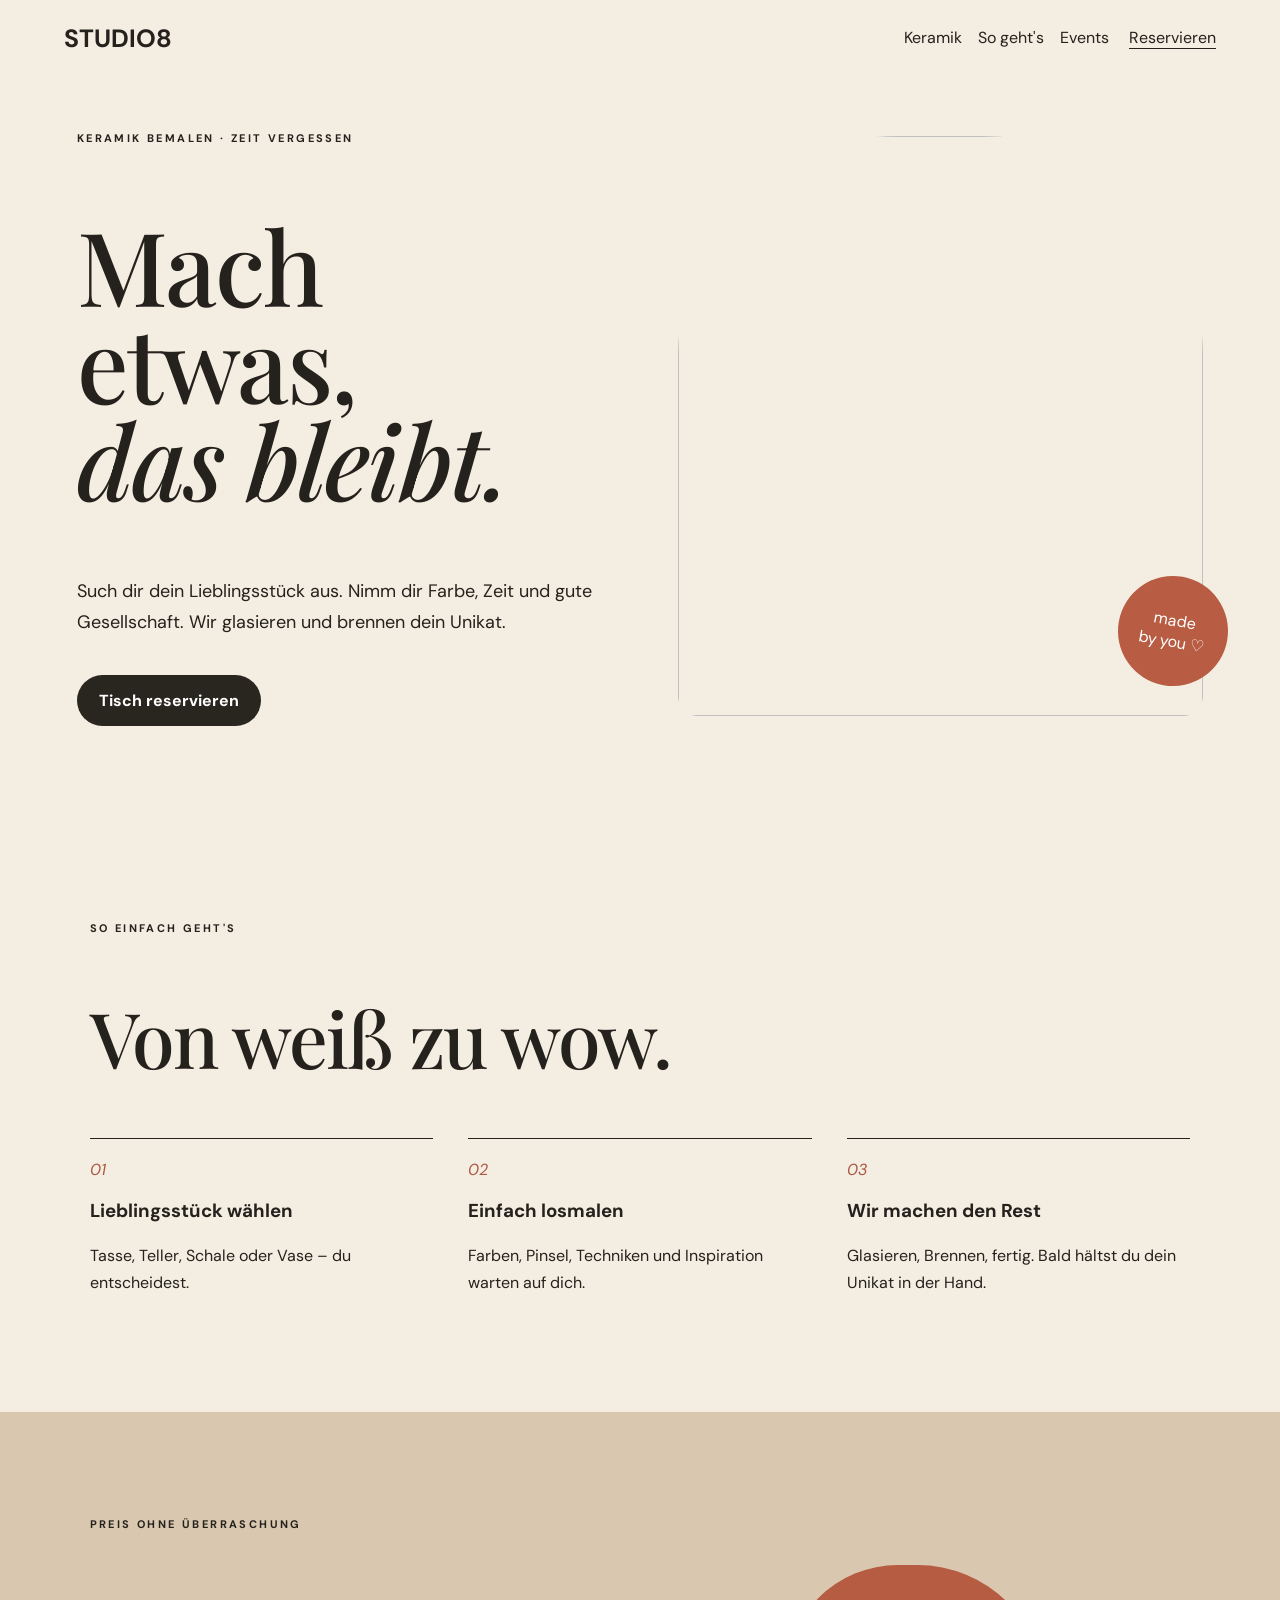
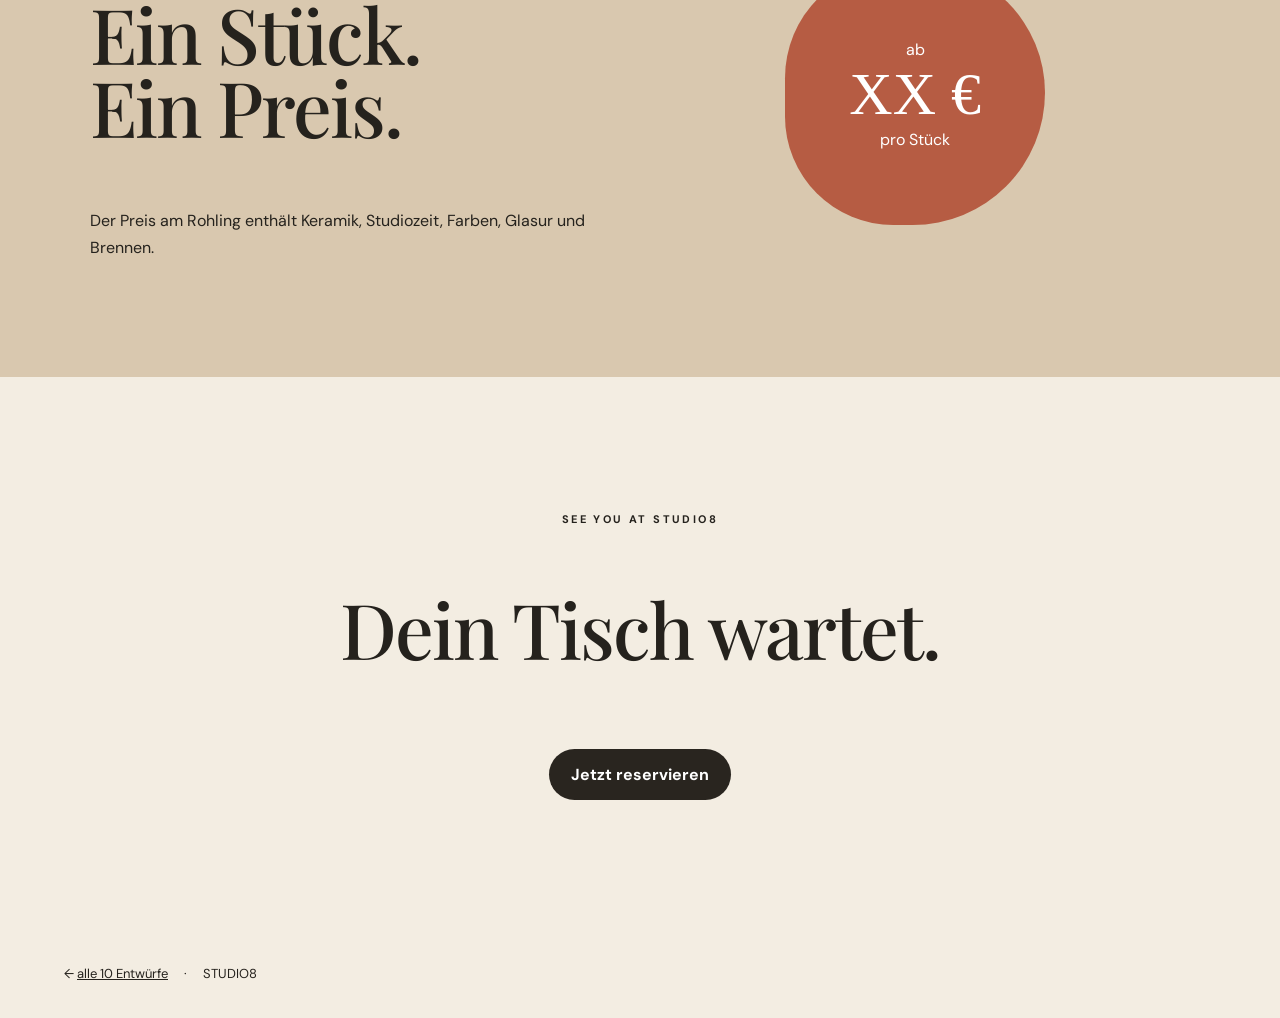
==== concepts/01-soft-clay.html @ 8c074556 "Add 10 distinct animated STUDIO8 concepts" ====
<!doctype html><html lang="de"><head><meta charset="utf-8"><meta name="viewport" content="width=device-width,initial-scale=1"><title>STUDIO8 · Soft Clay</title><link rel="stylesheet" href="../concepts.css"></head><body class="soft"><nav><b>STUDIO<span>8</span></b><div>Keramik　So geht's　Events　 <a href="#book">Reservieren</a></div></nav><header class="split"><div class="copy"><small>KERAMIK BEMALEN · ZEIT VERGESSEN</small><h1>Mach etwas,<br><i>das bleibt.</i></h1><p>Such dir dein Lieblingsstück aus. Nimm dir Farbe, Zeit und gute Gesellschaft. Wir glasieren und brennen dein Unikat.</p><a class="pill" href="#book">Tisch reservieren</a></div><div class="photo arch float"><img src="https://images.unsplash.com/photo-1610701596007-11502861dcfa?auto=format&fit=crop&w=1200&q=85"><div class="badge">made<br>by you ♡</div></div></header><section><small>SO EINFACH GEHT'S</small><h2>Von weiß zu wow.</h2><div class="three"><article><em>01</em><h3>Lieblingsstück wählen</h3><p>Tasse, Teller, Schale oder Vase – du entscheidest.</p></article><article><em>02</em><h3>Einfach losmalen</h3><p>Farben, Pinsel, Techniken und Inspiration warten auf dich.</p></article><article><em>03</em><h3>Wir machen den Rest</h3><p>Glasieren, Brennen, fertig. Bald hältst du dein Unikat in der Hand.</p></article></div></section><section class="band"><div><small>PREIS OHNE ÜBERRASCHUNG</small><h2>Ein Stück.<br>Ein Preis.</h2><p>Der Preis am Rohling enthält Keramik, Studiozeit, Farben, Glasur und Brennen.</p></div><div class="blob"><span>ab</span><strong>XX €</strong><span>pro Stück</span></div></section><section id="book" class="center"><small>SEE YOU AT STUDIO8</small><h2>Dein Tisch wartet.</h2><a class="pill" href="#">Jetzt reservieren</a></section><footer>← <a href="../index.html">alle 10 Entwürfe</a>　 ·　 STUDIO8</footer></body></html>
---- concepts.css ----
@import url('https://fonts.googleapis.com/css2?family=DM+Sans:wght@400;500;600;700;800&family=Playfair+Display:ital,wght@0,500;1,500&display=swap');*{box-sizing:border-box}html{scroll-behavior:smooth}body{margin:0;font-family:'DM Sans',sans-serif;color:#25221d;background:#f3ede2}a{color:inherit}nav{height:76px;padding:0 5vw;display:flex;align-items:center;justify-content:space-between;position:relative;z-index:5}nav b{font-size:25px}nav a{text-decoration:none;border-bottom:1px solid}small{letter-spacing:2.4px;font-weight:700;font-size:11px}h1,h2{font-family:'Playfair Display',serif;font-weight:500;letter-spacing:-2px;line-height:.95}h1{font-size:clamp(64px,8vw,120px)}h2{font-size:clamp(48px,6vw,82px)}p{line-height:1.7}.split{min-height:680px;padding:50px 6vw 90px;display:grid;grid-template-columns:1fr 1fr;align-items:center;gap:6vw}.copy p{max-width:550px;font-size:18px}.photo{height:580px;position:relative}.photo img{width:100%;height:100%;object-fit:cover}.arch img{border-radius:220px 220px 20px 20px}.badge{position:absolute;bottom:30px;right:-25px;width:110px;height:110px;border-radius:50%;background:#b85d43;color:white;display:grid;place-items:center;text-align:center;transform:rotate(10deg)}.pill{display:inline-block;margin-top:20px;padding:15px 22px;border-radius:50px;background:#29251f;color:white;text-decoration:none;font-weight:700}section{padding:100px 7vw}.three{display:grid;grid-template-columns:repeat(3,1fr);gap:35px;margin-top:50px}.three article{border-top:1px solid;padding-top:20px}.three em{color:#ad5943}.band{display:grid;grid-template-columns:1fr 1fr;align-items:center;background:#d9c8af}.blob{justify-self:center;width:260px;height:260px;background:#b65c43;border-radius:47% 53% 55% 45%;color:white;display:flex;flex-direction:column;align-items:center;justify-content:center;animation:wobble 5s ease-in-out infinite}.blob strong{font:500 60px Georgia}.center{text-align:center;padding:130px 20px}footer{padding:35px 5vw;font-size:13px}.float{animation:float 5s ease-in-out infinite}@keyframes float{50%{transform:translateY(-12px)}}@keyframes wobble{50%{border-radius:57% 43% 44% 56%;transform:rotate(4deg)}}.party{background:#ffefec;color:#382143}.party nav{background:#ffefec}.ticker,.marquee,.blackticker{overflow:hidden;white-space:nowrap;padding:13px;font-weight:800;letter-spacing:2px}.ticker{background:#ffd927}.partyhero{min-height:720px;text-align:center;padding:50px 5vw;position:relative;overflow:hidden}.partyhero h1{font-family:'DM Sans';font-weight:800;line-height:.75;letter-spacing:-7px;margin:70px 0 35px}.partyhero h1 span{color:#ef5d89}.partyhero p{font-size:18px}.bubble,.popbtn{display:inline-block;background:#5e3fc0;color:white;padding:17px 25px;border-radius:50%;text-decoration:none;font-weight:800;transform:rotate(-3deg)}.pot,.star,.squiggle{position:absolute;font-size:70px;animation:float 3s infinite}.p1{left:10%;top:35%}.p2{right:10%;top:22%}.star{right:20%;bottom:10%}.squiggle{left:20%;top:8%}.pink{background:#ef6a90}.yellow{background:#ffd82f}.dark{background:#382143}.atelier{background:#d8d1c6;color:#171717}.atelierhero{height:760px;position:relative;color:white}.atelierhero img{width:100%;height:100%;object-fit:cover;filter:brightness(.62)}.atelierhero>div{position:absolute;inset:0;padding:12vw 7vw}.atelierhero h1{font-size:clamp(80px,12vw,170px);margin:20px 0}.atelierhero p{max-width:420px}.editorial{max-width:1100px;margin:auto}.editorial p{font:25px Georgia;max-width:700px}.darkgrid{background:#171717;color:#eee;display:grid;grid-template-columns:1fr 1fr;gap:7vw;align-items:center}.darkgrid img{width:100%;height:600px;object-fit:cover}.line{text-decoration:none;border-bottom:1px solid;padding-bottom:7px}.tavola{background:#f3e3c8;color:#394739}.tavola nav span{color:#b74e2d}.sunhero{min-height:700px;padding:60px 7vw;display:grid;grid-template-columns:1fr .8fr;align-items:center;position:relative;overflow:hidden}.sun{position:absolute;width:500px;height:500px;border-radius:50%;background:#e5b93d;right:-120px;top:-220px}.tile{height:520px;z-index:1}.tile img{width:100%;height:100%;object-fit:cover;border-radius:50% 50% 10px 10px}.marquee{background:#394739;color:#f4e4c9}.terracotta{background:#b85231;color:#f6e8d0}.cream{background:#f6e8d0;color:#394739}.urban{background:#2858ff;color:#0b0b0b}.urbanhero{min-height:700px;padding:30px 5vw;position:relative}.urbanhero h1,.urban h2{font-family:'DM Sans';font-weight:800;letter-spacing:-7px;line-height:.78}.urbanhero h1 span{color:white}.urbanhero p{position:absolute;right:7vw;bottom:80px;font-weight:700}.spin{position:absolute;right:10vw;top:100px;font-size:150px;font-weight:800;animation:spin 8s linear infinite}@keyframes spin{to{transform:rotate(360deg)}}.blackticker,.black{background:#0d0d0d;color:white}.white{background:white}.blue{background:#2858ff}.number{font-size:18px;font-weight:800}.urban section h2{font-size:clamp(70px,10vw,150px);margin:20px 0}.urban section p{max-width:600px;font-size:20px}.square{display:inline-block;background:#2858ff;padding:18px;color:white;text-decoration:none;font-weight:800}.slow{background:#eee8dc;color:#4d5042}.slowhero{display:grid;grid-template-columns:1fr 1fr;gap:8vw;align-items:center;padding:60px 8vw 100px}.organic{height:590px}.organic img{width:100%;height:100%;object-fit:cover;border-radius:48% 52% 42% 58%}.underline{text-underline-offset:8px}.sage{background:#859079;color:#f5f0e7}.bigquote{font:italic 500 clamp(40px,6vw,80px) Georgia;line-height:1.1;max-width:1100px}.gentle article{border-color:#899080}.gentle span{font-size:35px}.happy{background:#ffdf34;color:#1b1840}.happy nav{background:#ff6c75}.happyhero{min-height:700px;padding:70px 6vw;position:relative;overflow:hidden}.happyhero h1,.happy h2{font-family:'DM Sans';font-weight:800;letter-spacing:-6px;line-height:.8}.happyhero h1 i{color:#ff5e72}.happyhero p{font-size:22px}.sticker{position:absolute;border:3px solid;border-radius:50%;display:grid;place-items:center;text-align:center;font-weight:800;animation:float 4s infinite}.s1{right:10%;top:15%;width:140px;height:140px;background:#ff6c75;transform:rotate(10deg)}.s2{right:28%;bottom:12%;font-size:70px;border:0}.s3{left:55%;top:10%;font-size:50px;border:0}.rainbow{display:flex;justify-content:space-around;gap:20px;padding:25px;background:#5d45bd;color:white;font-weight:800;overflow:hidden}.checker{background:#fff3e8}.checker article{background:#fff3e8;padding:25px;border:3px solid}.purple{background:#6045bd;color:white}.popbtn{border-radius:8px;background:#1b1840}.night{background:#100d18;color:#e8e0ef}.night nav i{font:italic 18px Georgia;color:#ff5dc8}.nighthero{min-height:720px;padding:100px 8vw;position:relative;overflow:hidden}.nighthero h1{font-size:clamp(75px,10vw,150px);position:relative}.nighthero h1 i{color:#ff65cf}.nighthero p{max-width:550px;font-size:19px;position:relative}.glow{position:absolute;width:600px;height:600px;background:#7429ff;border-radius:50%;filter:blur(130px);right:-100px;top:20px;animation:pulse 4s infinite}@keyframes pulse{50%{transform:scale(1.2);opacity:.6}}.neon{display:inline-block;margin-top:25px;border:1px solid #ff65cf;color:#ff65cf;padding:15px 22px;text-decoration:none;box-shadow:0 0 25px #ff65cf44}.nightcards{display:grid;grid-template-columns:repeat(3,1fr);padding:0}.nightcards article{padding:70px 4vw;border:1px solid #453a55}.nightbook{background:#1d132b}.journal{background:#f1eee6;color:#171717}.mast{margin:25px 4vw 0;padding:20px 0;border-top:5px solid;border-bottom:1px solid;display:flex;justify-content:space-between}.mast b{font:700 clamp(25px,4vw,55px) Georgia}.journalhero{padding:60px 5vw;display:grid;grid-template-columns:1fr 1fr;gap:5vw}.journalhero img{width:100%;height:600px;object-fit:cover}.columns{display:grid;grid-template-columns:1fr 1fr;gap:10vw;border-top:1px solid;border-bottom:1px solid;font:22px Georgia}.drop{float:left;font-size:80px;line-height:.7;margin-right:8px}.columns blockquote{font:bold clamp(40px,6vw,80px) Arial;margin:0}.journalgrid{display:grid;grid-template-columns:repeat(3,1fr);padding:0 5vw}.journalgrid div{padding:70px 3vw;border-right:1px solid}.journalbook{margin:80px 5vw;border:1px solid;text-align:center}.canvas{background:#f5f3ed;color:#111}.canvas nav{border-bottom:1px solid}.canvashero{height:760px;padding:50px 5vw;position:relative;overflow:hidden;background:radial-gradient(circle 180px at var(--x,75%) var(--y,40%),#ff5c45 0,#ffcf45 35%,transparent 70%)}.canvashero h1{font-family:'DM Sans';font-weight:800;letter-spacing:-8px;line-height:.75;position:relative}.canvashero h1 i{-webkit-text-stroke:2px #111;color:transparent}.canvashero p{position:absolute;right:7vw;bottom:80px}.vase{position:absolute;right:15%;top:18%;font-size:150px;font-weight:800;border:4px solid;width:200px;height:280px;border-radius:45% 45% 30% 30%;display:grid;place-items:center;animation:wobble 5s infinite}.manifesto p{font:500 clamp(40px,6vw,85px) Georgia;line-height:1.1;max-width:1200px}.manifesto p i{background:#ffcf45}.canvassteps{display:grid;grid-template-columns:repeat(3,1fr);padding:0}.canvassteps article{padding:70px 4vw;border:1px solid}.canvasbook{padding:120px 7vw;background:#ff5c45;position:relative}.canvasbook h2{font:800 clamp(90px,15vw,220px) 'DM Sans';letter-spacing:-10px;margin:0}.orbit{position:absolute;right:10%;top:10%;width:150px;height:150px;border:2px solid;border-radius:50%;display:grid;place-items:center;animation:spin 10s linear infinite;font-size:12px}@media(max-width:750px){nav div{display:none}.split,.slowhero,.sunhero,.darkgrid,.journalhero,.columns{grid-template-columns:1fr}.photo,.organic{height:430px}.three,.nightcards,.journalgrid,.canvassteps{grid-template-columns:1fr}.partyhero h1{font-size:65px}.pot{display:none}.urbanhero p,.canvashero p{position:relative;right:auto;bottom:auto}.spin{font-size:80px;right:5vw}.mast span{display:none}.journalhero img{height:400px}.canvashero{height:650px}.vase{opacity:.25;right:5%}.rainbow{justify-content:flex-start}.band{grid-template-columns:1fr}.blob{margin-top:50px}}
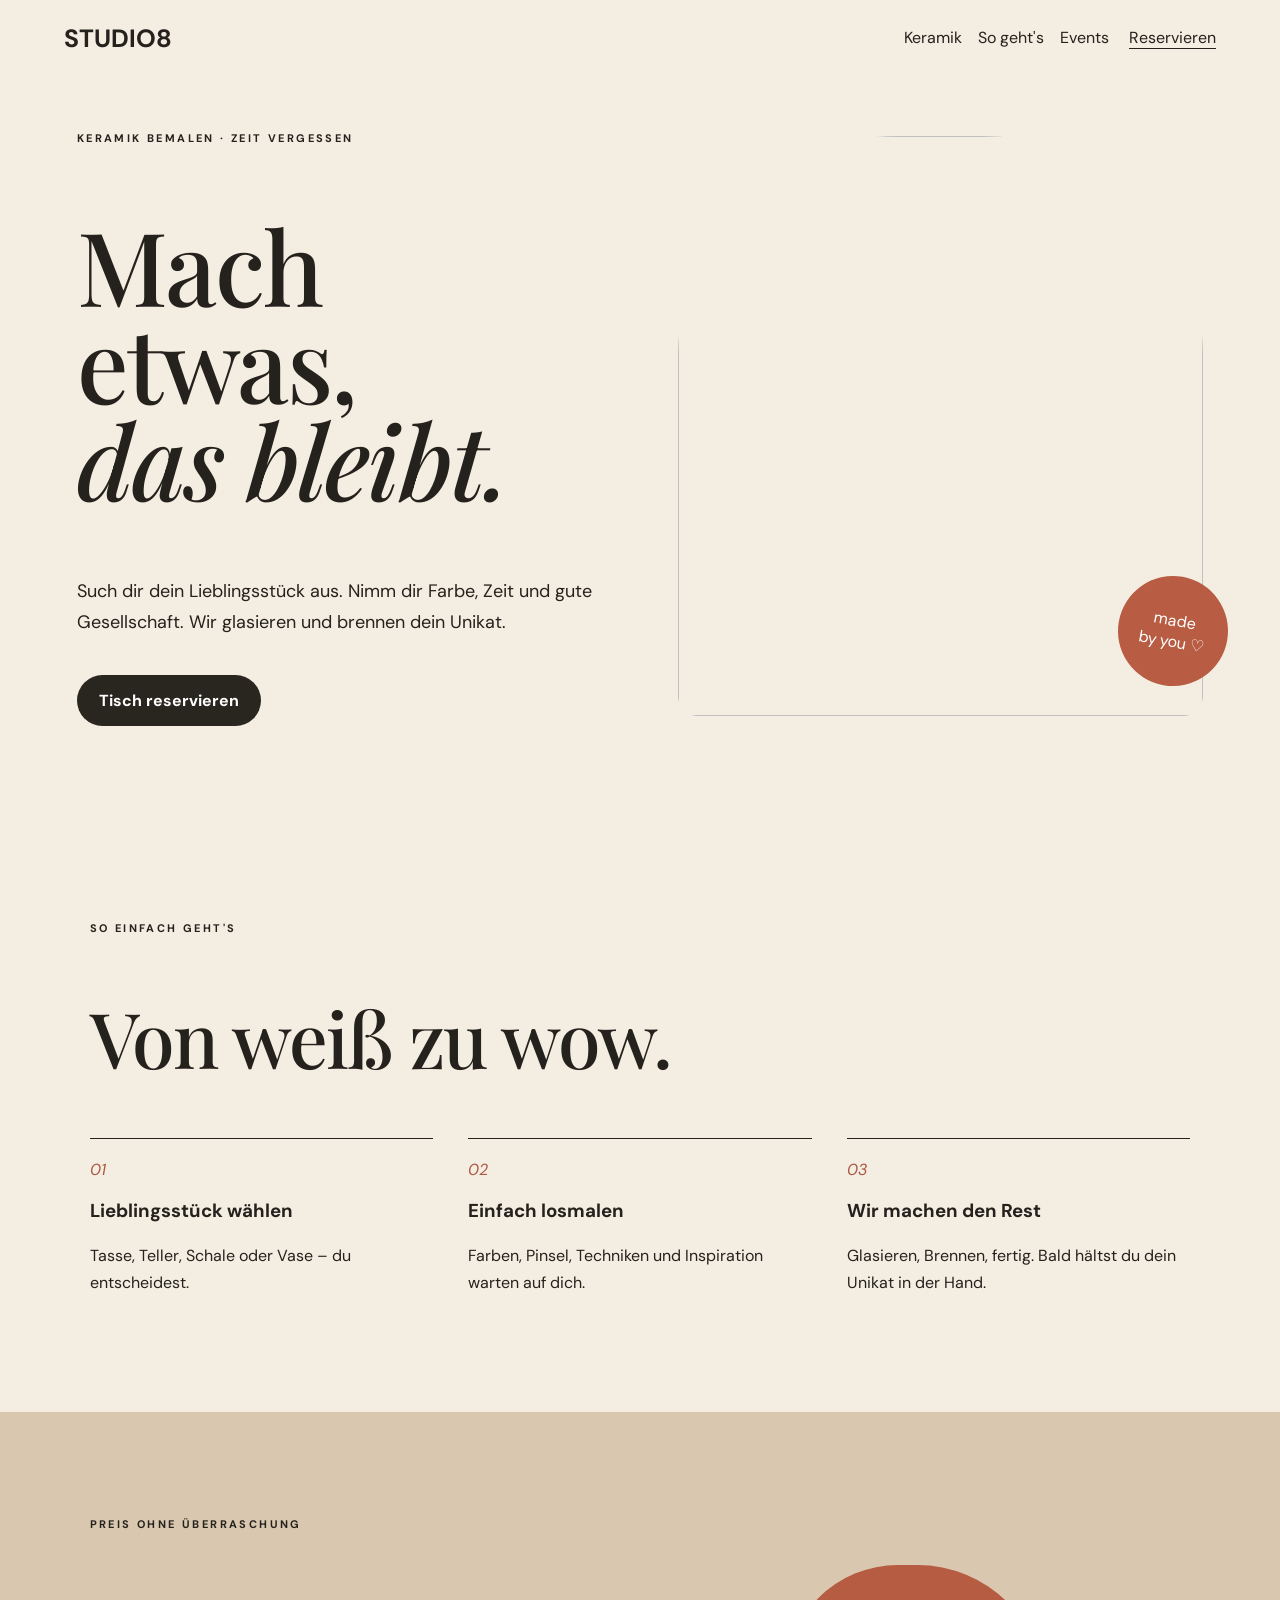
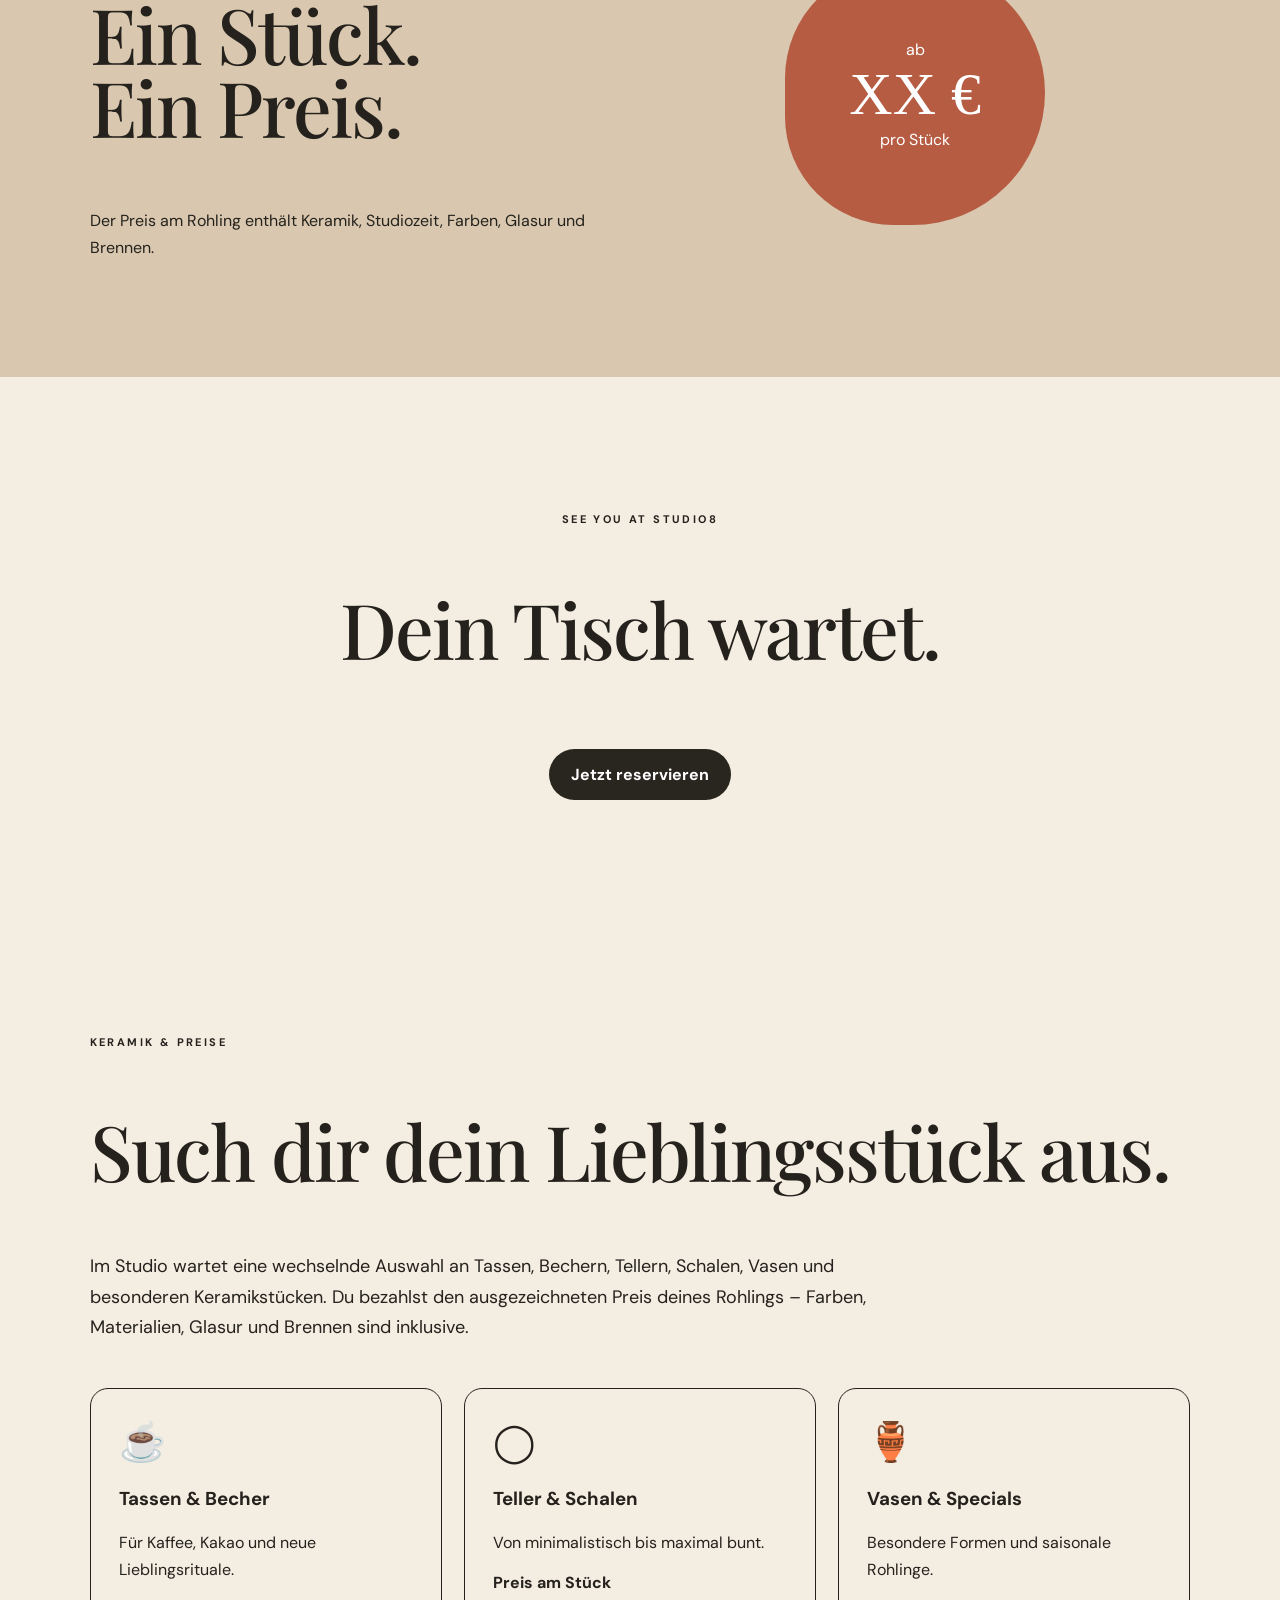
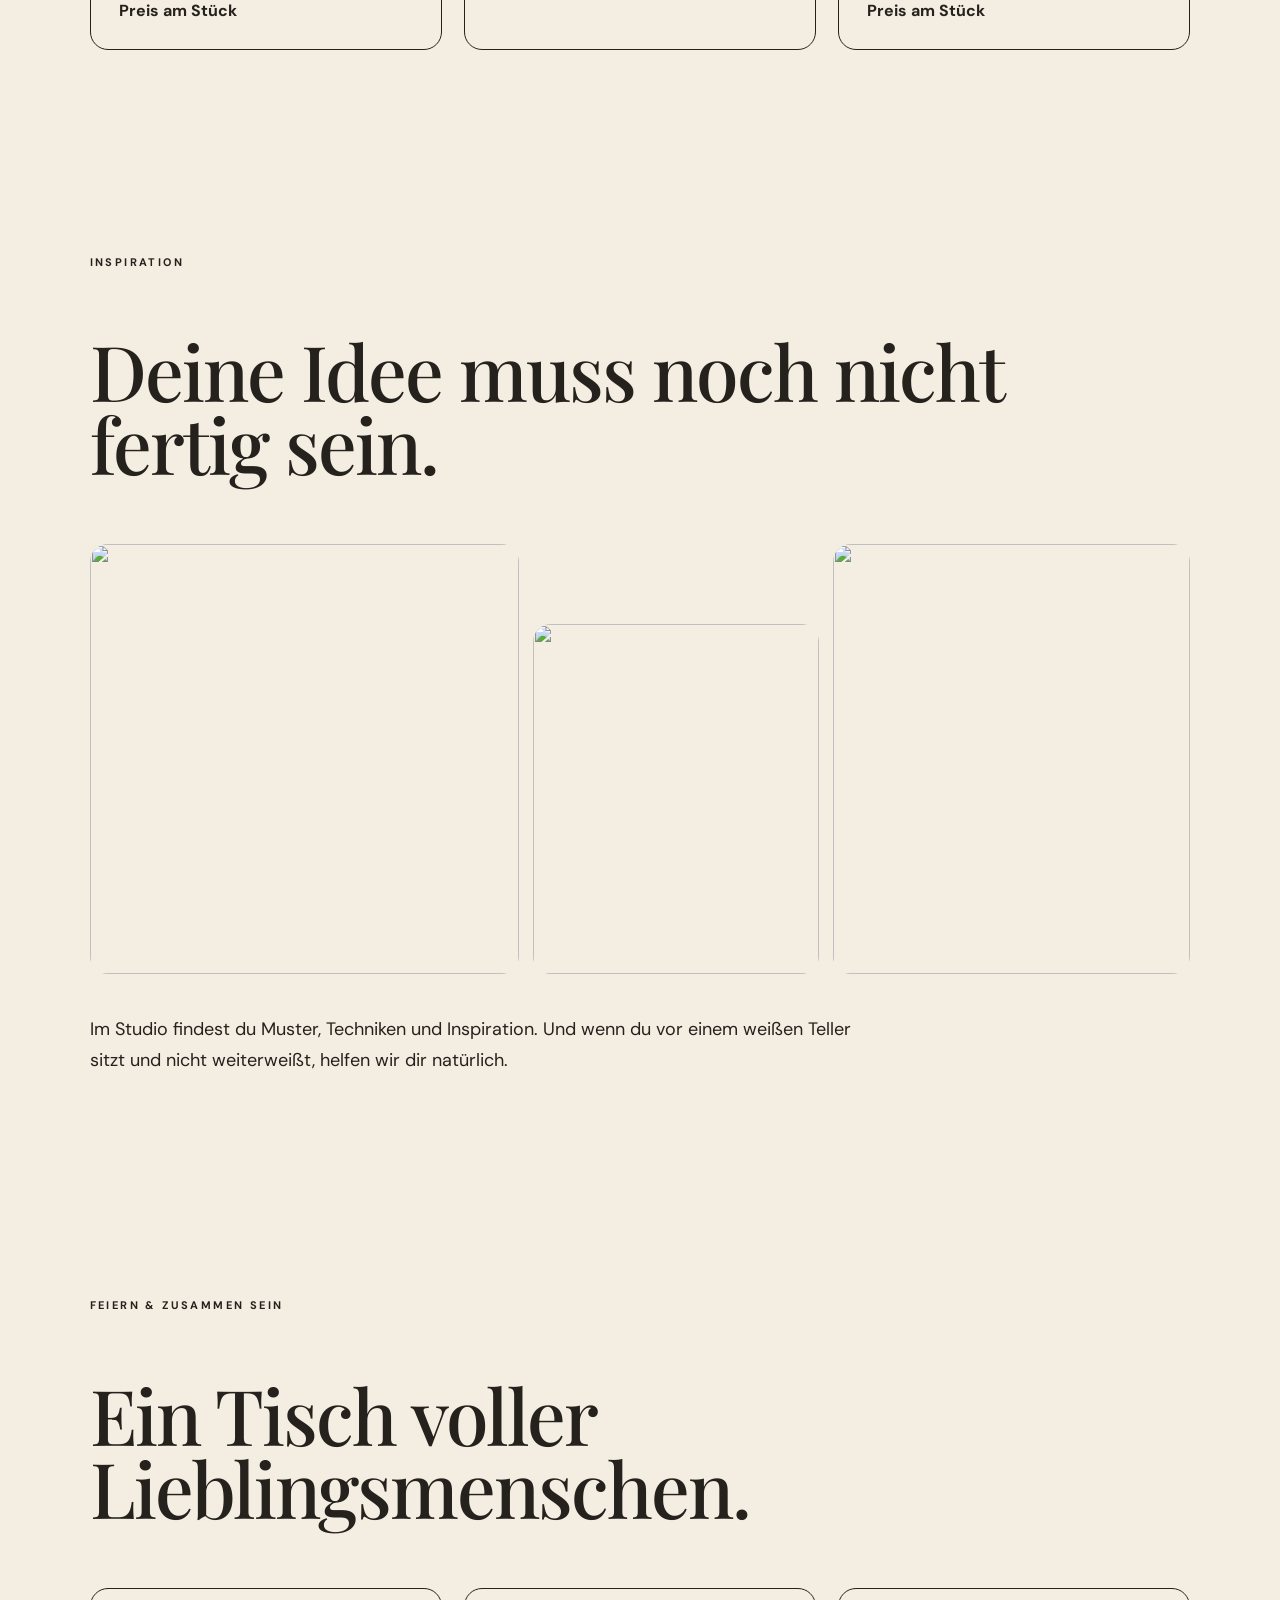
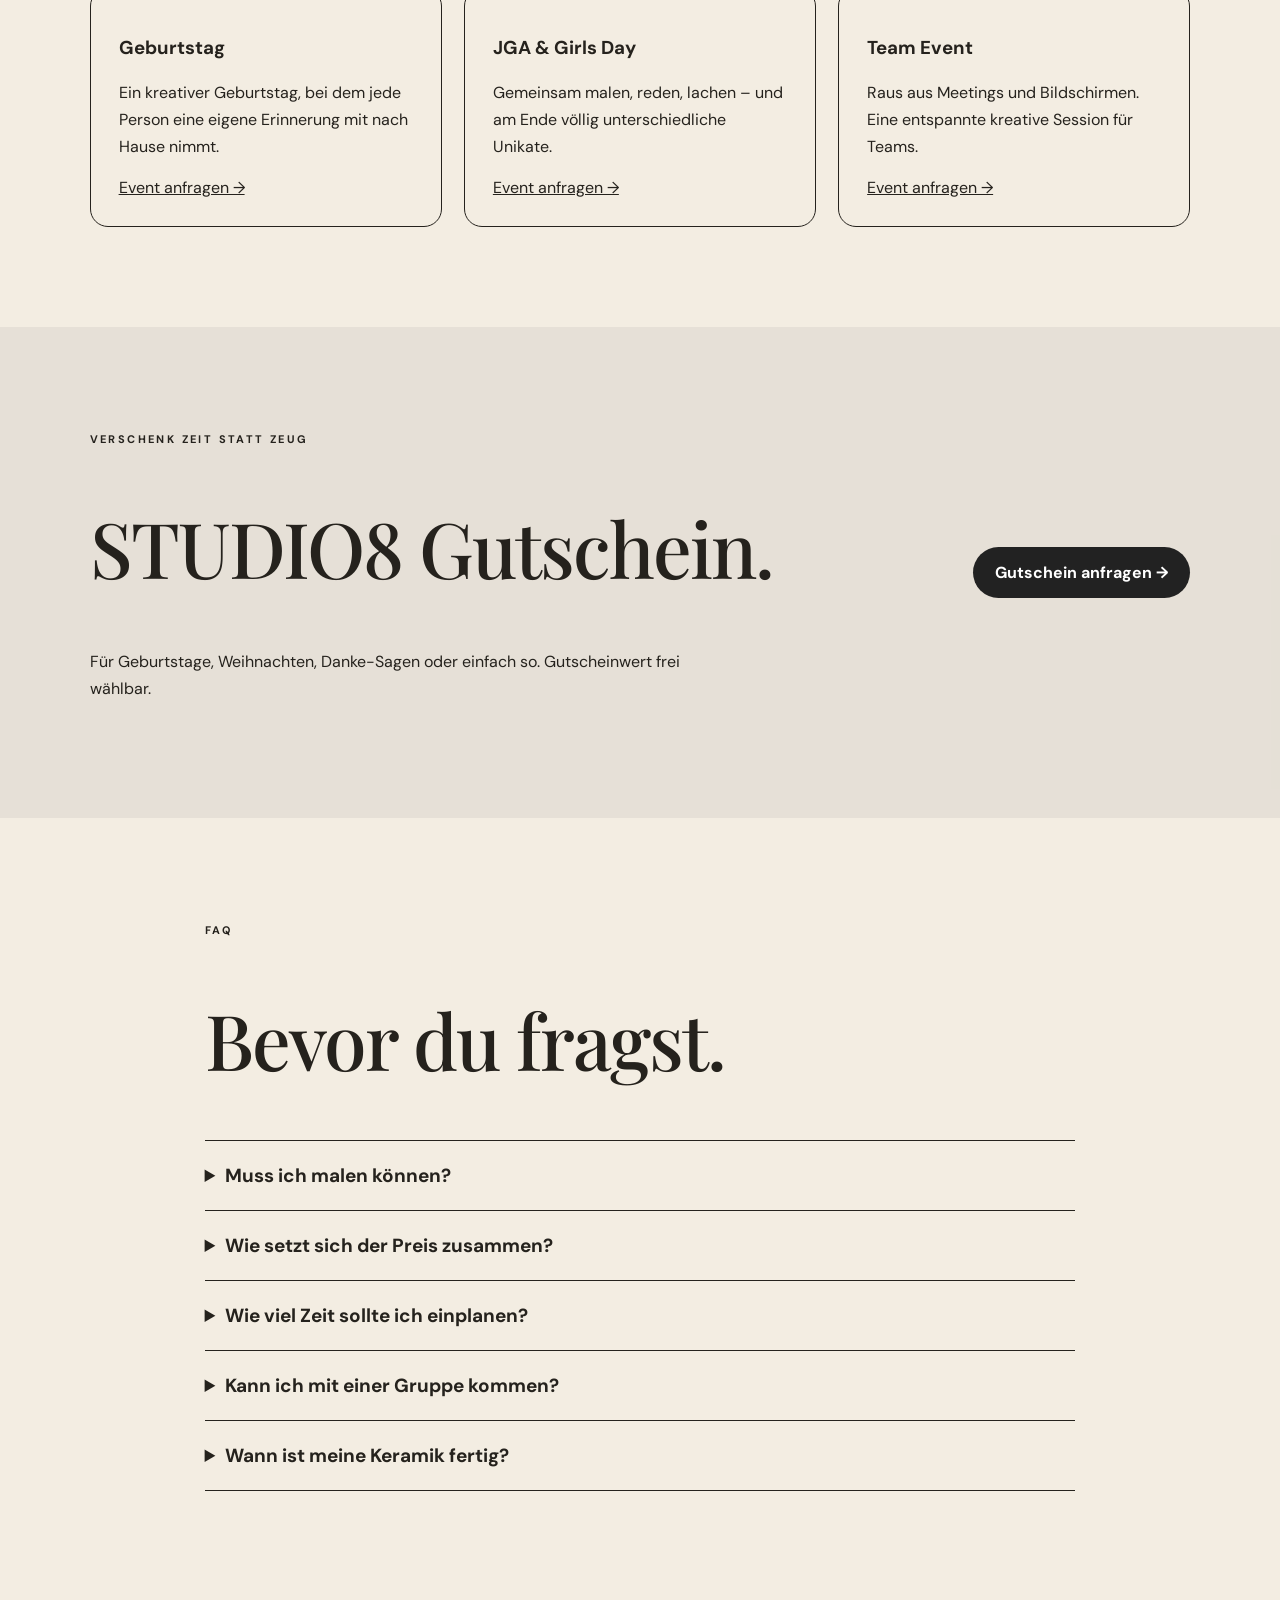
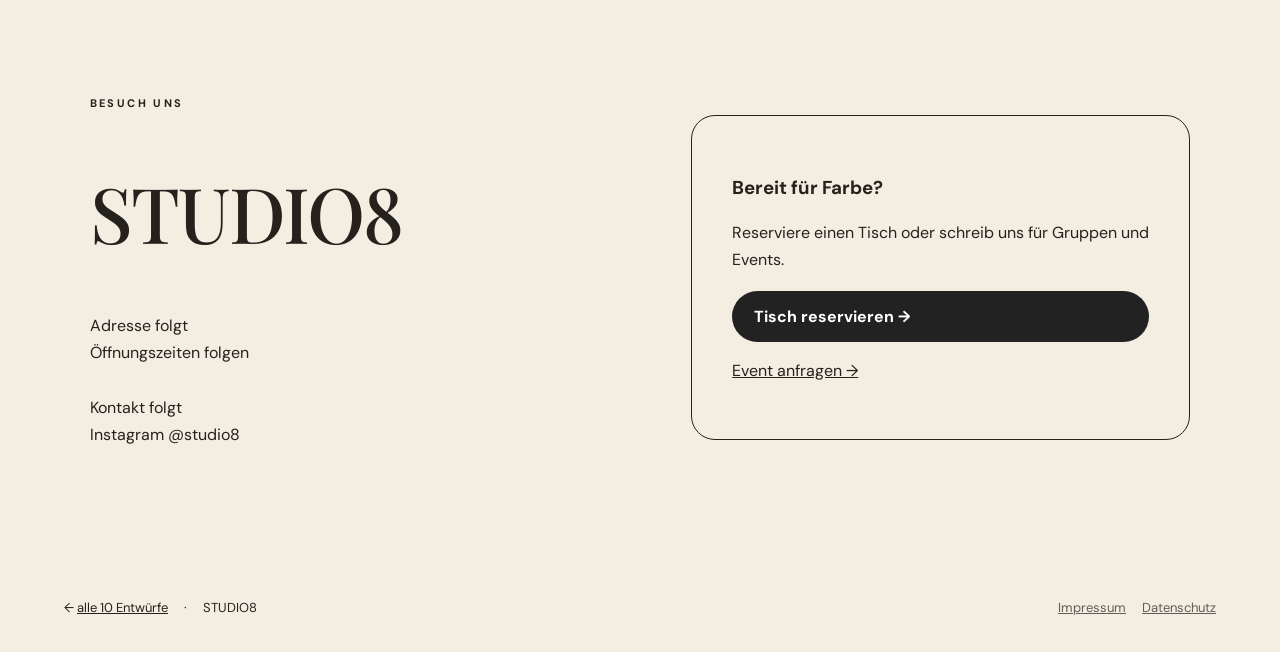
==== commit 6d7cb3b7: "Make Soft Clay a complete website" ====
--- a/concepts/01-soft-clay.html
+++ b/concepts/01-soft-clay.html
@@ -1 +1 @@
-<!doctype html><html lang="de"><head><meta charset="utf-8"><meta name="viewport" content="width=device-width,initial-scale=1"><title>STUDIO8 · Soft Clay</title><link rel="stylesheet" href="../concepts.css"></head><body class="soft"><nav><b>STUDIO<span>8</span></b><div>Keramik　So geht's　Events　 <a href="#book">Reservieren</a></div></nav><header class="split"><div class="copy"><small>KERAMIK BEMALEN · ZEIT VERGESSEN</small><h1>Mach etwas,<br><i>das bleibt.</i></h1><p>Such dir dein Lieblingsstück aus. Nimm dir Farbe, Zeit und gute Gesellschaft. Wir glasieren und brennen dein Unikat.</p><a class="pill" href="#book">Tisch reservieren</a></div><div class="photo arch float"><img src="https://images.unsplash.com/photo-1610701596007-11502861dcfa?auto=format&fit=crop&w=1200&q=85"><div class="badge">made<br>by you ♡</div></div></header><section><small>SO EINFACH GEHT'S</small><h2>Von weiß zu wow.</h2><div class="three"><article><em>01</em><h3>Lieblingsstück wählen</h3><p>Tasse, Teller, Schale oder Vase – du entscheidest.</p></article><article><em>02</em><h3>Einfach losmalen</h3><p>Farben, Pinsel, Techniken und Inspiration warten auf dich.</p></article><article><em>03</em><h3>Wir machen den Rest</h3><p>Glasieren, Brennen, fertig. Bald hältst du dein Unikat in der Hand.</p></article></div></section><section class="band"><div><small>PREIS OHNE ÜBERRASCHUNG</small><h2>Ein Stück.<br>Ein Preis.</h2><p>Der Preis am Rohling enthält Keramik, Studiozeit, Farben, Glasur und Brennen.</p></div><div class="blob"><span>ab</span><strong>XX €</strong><span>pro Stück</span></div></section><section id="book" class="center"><small>SEE YOU AT STUDIO8</small><h2>Dein Tisch wartet.</h2><a class="pill" href="#">Jetzt reservieren</a></section><footer>← <a href="../index.html">alle 10 Entwürfe</a>　 ·　 STUDIO8</footer></body></html>+<!doctype html><html lang="de"><head><meta charset="utf-8"><meta name="viewport" content="width=device-width,initial-scale=1"><title>STUDIO8 · Soft Clay</title><link rel="stylesheet" href="../concepts.css"></head><body class="soft"><nav><b>STUDIO<span>8</span></b><div>Keramik　So geht's　Events　 <a href="#book">Reservieren</a></div></nav><header class="split"><div class="copy"><small>KERAMIK BEMALEN · ZEIT VERGESSEN</small><h1>Mach etwas,<br><i>das bleibt.</i></h1><p>Such dir dein Lieblingsstück aus. Nimm dir Farbe, Zeit und gute Gesellschaft. Wir glasieren und brennen dein Unikat.</p><a class="pill" href="#book">Tisch reservieren</a></div><div class="photo arch float"><img src="https://images.unsplash.com/photo-1610701596007-11502861dcfa?auto=format&fit=crop&w=1200&q=85"><div class="badge">made<br>by you ♡</div></div></header><section><small>SO EINFACH GEHT'S</small><h2>Von weiß zu wow.</h2><div class="three"><article><em>01</em><h3>Lieblingsstück wählen</h3><p>Tasse, Teller, Schale oder Vase – du entscheidest.</p></article><article><em>02</em><h3>Einfach losmalen</h3><p>Farben, Pinsel, Techniken und Inspiration warten auf dich.</p></article><article><em>03</em><h3>Wir machen den Rest</h3><p>Glasieren, Brennen, fertig. Bald hältst du dein Unikat in der Hand.</p></article></div></section><section class="band"><div><small>PREIS OHNE ÜBERRASCHUNG</small><h2>Ein Stück.<br>Ein Preis.</h2><p>Der Preis am Rohling enthält Keramik, Studiozeit, Farben, Glasur und Brennen.</p></div><div class="blob"><span>ab</span><strong>XX €</strong><span>pro Stück</span></div></section><section id="book" class="center"><small>SEE YOU AT STUDIO8</small><h2>Dein Tisch wartet.</h2><a class="pill" href="#">Jetzt reservieren</a></section><footer>← <a href="../index.html">alle 10 Entwürfe</a>　 ·　 STUDIO8</footer><script src="../full-site.js"></script></body></html>
--- a/concepts.css
+++ b/concepts.css
@@ -1 +1 @@
-@import url('https://fonts.googleapis.com/css2?family=DM+Sans:wght@400;500;600;700;800&family=Playfair+Display:ital,wght@0,500;1,500&display=swap');*{box-sizing:border-box}html{scroll-behavior:smooth}body{margin:0;font-family:'DM Sans',sans-serif;color:#25221d;background:#f3ede2}a{color:inherit}nav{height:76px;padding:0 5vw;display:flex;align-items:center;justify-content:space-between;position:relative;z-index:5}nav b{font-size:25px}nav a{text-decoration:none;border-bottom:1px solid}small{letter-spacing:2.4px;font-weight:700;font-size:11px}h1,h2{font-family:'Playfair Display',serif;font-weight:500;letter-spacing:-2px;line-height:.95}h1{font-size:clamp(64px,8vw,120px)}h2{font-size:clamp(48px,6vw,82px)}p{line-height:1.7}.split{min-height:680px;padding:50px 6vw 90px;display:grid;grid-template-columns:1fr 1fr;align-items:center;gap:6vw}.copy p{max-width:550px;font-size:18px}.photo{height:580px;position:relative}.photo img{width:100%;height:100%;object-fit:cover}.arch img{border-radius:220px 220px 20px 20px}.badge{position:absolute;bottom:30px;right:-25px;width:110px;height:110px;border-radius:50%;background:#b85d43;color:white;display:grid;place-items:center;text-align:center;transform:rotate(10deg)}.pill{display:inline-block;margin-top:20px;padding:15px 22px;border-radius:50px;background:#29251f;color:white;text-decoration:none;font-weight:700}section{padding:100px 7vw}.three{display:grid;grid-template-columns:repeat(3,1fr);gap:35px;margin-top:50px}.three article{border-top:1px solid;padding-top:20px}.three em{color:#ad5943}.band{display:grid;grid-template-columns:1fr 1fr;align-items:center;background:#d9c8af}.blob{justify-self:center;width:260px;height:260px;background:#b65c43;border-radius:47% 53% 55% 45%;color:white;display:flex;flex-direction:column;align-items:center;justify-content:center;animation:wobble 5s ease-in-out infinite}.blob strong{font:500 60px Georgia}.center{text-align:center;padding:130px 20px}footer{padding:35px 5vw;font-size:13px}.float{animation:float 5s ease-in-out infinite}@keyframes float{50%{transform:translateY(-12px)}}@keyframes wobble{50%{border-radius:57% 43% 44% 56%;transform:rotate(4deg)}}.party{background:#ffefec;color:#382143}.party nav{background:#ffefec}.ticker,.marquee,.blackticker{overflow:hidden;white-space:nowrap;padding:13px;font-weight:800;letter-spacing:2px}.ticker{background:#ffd927}.partyhero{min-height:720px;text-align:center;padding:50px 5vw;position:relative;overflow:hidden}.partyhero h1{font-family:'DM Sans';font-weight:800;line-height:.75;letter-spacing:-7px;margin:70px 0 35px}.partyhero h1 span{color:#ef5d89}.partyhero p{font-size:18px}.bubble,.popbtn{display:inline-block;background:#5e3fc0;color:white;padding:17px 25px;border-radius:50%;text-decoration:none;font-weight:800;transform:rotate(-3deg)}.pot,.star,.squiggle{position:absolute;font-size:70px;animation:float 3s infinite}.p1{left:10%;top:35%}.p2{right:10%;top:22%}.star{right:20%;bottom:10%}.squiggle{left:20%;top:8%}.pink{background:#ef6a90}.yellow{background:#ffd82f}.dark{background:#382143}.atelier{background:#d8d1c6;color:#171717}.atelierhero{height:760px;position:relative;color:white}.atelierhero img{width:100%;height:100%;object-fit:cover;filter:brightness(.62)}.atelierhero>div{position:absolute;inset:0;padding:12vw 7vw}.atelierhero h1{font-size:clamp(80px,12vw,170px);margin:20px 0}.atelierhero p{max-width:420px}.editorial{max-width:1100px;margin:auto}.editorial p{font:25px Georgia;max-width:700px}.darkgrid{background:#171717;color:#eee;display:grid;grid-template-columns:1fr 1fr;gap:7vw;align-items:center}.darkgrid img{width:100%;height:600px;object-fit:cover}.line{text-decoration:none;border-bottom:1px solid;padding-bottom:7px}.tavola{background:#f3e3c8;color:#394739}.tavola nav span{color:#b74e2d}.sunhero{min-height:700px;padding:60px 7vw;display:grid;grid-template-columns:1fr .8fr;align-items:center;position:relative;overflow:hidden}.sun{position:absolute;width:500px;height:500px;border-radius:50%;background:#e5b93d;right:-120px;top:-220px}.tile{height:520px;z-index:1}.tile img{width:100%;height:100%;object-fit:cover;border-radius:50% 50% 10px 10px}.marquee{background:#394739;color:#f4e4c9}.terracotta{background:#b85231;color:#f6e8d0}.cream{background:#f6e8d0;color:#394739}.urban{background:#2858ff;color:#0b0b0b}.urbanhero{min-height:700px;padding:30px 5vw;position:relative}.urbanhero h1,.urban h2{font-family:'DM Sans';font-weight:800;letter-spacing:-7px;line-height:.78}.urbanhero h1 span{color:white}.urbanhero p{position:absolute;right:7vw;bottom:80px;font-weight:700}.spin{position:absolute;right:10vw;top:100px;font-size:150px;font-weight:800;animation:spin 8s linear infinite}@keyframes spin{to{transform:rotate(360deg)}}.blackticker,.black{background:#0d0d0d;color:white}.white{background:white}.blue{background:#2858ff}.number{font-size:18px;font-weight:800}.urban section h2{font-size:clamp(70px,10vw,150px);margin:20px 0}.urban section p{max-width:600px;font-size:20px}.square{display:inline-block;background:#2858ff;padding:18px;color:white;text-decoration:none;font-weight:800}.slow{background:#eee8dc;color:#4d5042}.slowhero{display:grid;grid-template-columns:1fr 1fr;gap:8vw;align-items:center;padding:60px 8vw 100px}.organic{height:590px}.organic img{width:100%;height:100%;object-fit:cover;border-radius:48% 52% 42% 58%}.underline{text-underline-offset:8px}.sage{background:#859079;color:#f5f0e7}.bigquote{font:italic 500 clamp(40px,6vw,80px) Georgia;line-height:1.1;max-width:1100px}.gentle article{border-color:#899080}.gentle span{font-size:35px}.happy{background:#ffdf34;color:#1b1840}.happy nav{background:#ff6c75}.happyhero{min-height:700px;padding:70px 6vw;position:relative;overflow:hidden}.happyhero h1,.happy h2{font-family:'DM Sans';font-weight:800;letter-spacing:-6px;line-height:.8}.happyhero h1 i{color:#ff5e72}.happyhero p{font-size:22px}.sticker{position:absolute;border:3px solid;border-radius:50%;display:grid;place-items:center;text-align:center;font-weight:800;animation:float 4s infinite}.s1{right:10%;top:15%;width:140px;height:140px;background:#ff6c75;transform:rotate(10deg)}.s2{right:28%;bottom:12%;font-size:70px;border:0}.s3{left:55%;top:10%;font-size:50px;border:0}.rainbow{display:flex;justify-content:space-around;gap:20px;padding:25px;background:#5d45bd;color:white;font-weight:800;overflow:hidden}.checker{background:#fff3e8}.checker article{background:#fff3e8;padding:25px;border:3px solid}.purple{background:#6045bd;color:white}.popbtn{border-radius:8px;background:#1b1840}.night{background:#100d18;color:#e8e0ef}.night nav i{font:italic 18px Georgia;color:#ff5dc8}.nighthero{min-height:720px;padding:100px 8vw;position:relative;overflow:hidden}.nighthero h1{font-size:clamp(75px,10vw,150px);position:relative}.nighthero h1 i{color:#ff65cf}.nighthero p{max-width:550px;font-size:19px;position:relative}.glow{position:absolute;width:600px;height:600px;background:#7429ff;border-radius:50%;filter:blur(130px);right:-100px;top:20px;animation:pulse 4s infinite}@keyframes pulse{50%{transform:scale(1.2);opacity:.6}}.neon{display:inline-block;margin-top:25px;border:1px solid #ff65cf;color:#ff65cf;padding:15px 22px;text-decoration:none;box-shadow:0 0 25px #ff65cf44}.nightcards{display:grid;grid-template-columns:repeat(3,1fr);padding:0}.nightcards article{padding:70px 4vw;border:1px solid #453a55}.nightbook{background:#1d132b}.journal{background:#f1eee6;color:#171717}.mast{margin:25px 4vw 0;padding:20px 0;border-top:5px solid;border-bottom:1px solid;display:flex;justify-content:space-between}.mast b{font:700 clamp(25px,4vw,55px) Georgia}.journalhero{padding:60px 5vw;display:grid;grid-template-columns:1fr 1fr;gap:5vw}.journalhero img{width:100%;height:600px;object-fit:cover}.columns{display:grid;grid-template-columns:1fr 1fr;gap:10vw;border-top:1px solid;border-bottom:1px solid;font:22px Georgia}.drop{float:left;font-size:80px;line-height:.7;margin-right:8px}.columns blockquote{font:bold clamp(40px,6vw,80px) Arial;margin:0}.journalgrid{display:grid;grid-template-columns:repeat(3,1fr);padding:0 5vw}.journalgrid div{padding:70px 3vw;border-right:1px solid}.journalbook{margin:80px 5vw;border:1px solid;text-align:center}.canvas{background:#f5f3ed;color:#111}.canvas nav{border-bottom:1px solid}.canvashero{height:760px;padding:50px 5vw;position:relative;overflow:hidden;background:radial-gradient(circle 180px at var(--x,75%) var(--y,40%),#ff5c45 0,#ffcf45 35%,transparent 70%)}.canvashero h1{font-family:'DM Sans';font-weight:800;letter-spacing:-8px;line-height:.75;position:relative}.canvashero h1 i{-webkit-text-stroke:2px #111;color:transparent}.canvashero p{position:absolute;right:7vw;bottom:80px}.vase{position:absolute;right:15%;top:18%;font-size:150px;font-weight:800;border:4px solid;width:200px;height:280px;border-radius:45% 45% 30% 30%;display:grid;place-items:center;animation:wobble 5s infinite}.manifesto p{font:500 clamp(40px,6vw,85px) Georgia;line-height:1.1;max-width:1200px}.manifesto p i{background:#ffcf45}.canvassteps{display:grid;grid-template-columns:repeat(3,1fr);padding:0}.canvassteps article{padding:70px 4vw;border:1px solid}.canvasbook{padding:120px 7vw;background:#ff5c45;position:relative}.canvasbook h2{font:800 clamp(90px,15vw,220px) 'DM Sans';letter-spacing:-10px;margin:0}.orbit{position:absolute;right:10%;top:10%;width:150px;height:150px;border:2px solid;border-radius:50%;display:grid;place-items:center;animation:spin 10s linear infinite;font-size:12px}@media(max-width:750px){nav div{display:none}.split,.slowhero,.sunhero,.darkgrid,.journalhero,.columns{grid-template-columns:1fr}.photo,.organic{height:430px}.three,.nightcards,.journalgrid,.canvassteps{grid-template-columns:1fr}.partyhero h1{font-size:65px}.pot{display:none}.urbanhero p,.canvashero p{position:relative;right:auto;bottom:auto}.spin{font-size:80px;right:5vw}.mast span{display:none}.journalhero img{height:400px}.canvashero{height:650px}.vase{opacity:.25;right:5%}.rainbow{justify-content:flex-start}.band{grid-template-columns:1fr}.blob{margin-top:50px}}+@import url('https://fonts.googleapis.com/css2?family=DM+Sans:wght@400;500;600;700;800&family=Playfair+Display:ital,wght@0,500;1,500&display=swap');*{box-sizing:border-box}html{scroll-behavior:smooth}body{margin:0;font-family:'DM Sans',sans-serif;color:#25221d;background:#f3ede2}a{color:inherit}nav{height:76px;padding:0 5vw;display:flex;align-items:center;justify-content:space-between;position:relative;z-index:5}nav b{font-size:25px}nav a{text-decoration:none;border-bottom:1px solid}small{letter-spacing:2.4px;font-weight:700;font-size:11px}h1,h2{font-family:'Playfair Display',serif;font-weight:500;letter-spacing:-2px;line-height:.95}h1{font-size:clamp(64px,8vw,120px)}h2{font-size:clamp(48px,6vw,82px)}p{line-height:1.7}.split{min-height:680px;padding:50px 6vw 90px;display:grid;grid-template-columns:1fr 1fr;align-items:center;gap:6vw}.copy p{max-width:550px;font-size:18px}.photo{height:580px;position:relative}.photo img{width:100%;height:100%;object-fit:cover}.arch img{border-radius:220px 220px 20px 20px}.badge{position:absolute;bottom:30px;right:-25px;width:110px;height:110px;border-radius:50%;background:#b85d43;color:white;display:grid;place-items:center;text-align:center;transform:rotate(10deg)}.pill{display:inline-block;margin-top:20px;padding:15px 22px;border-radius:50px;background:#29251f;color:white;text-decoration:none;font-weight:700}section{padding:100px 7vw}.three{display:grid;grid-template-columns:repeat(3,1fr);gap:35px;margin-top:50px}.three article{border-top:1px solid;padding-top:20px}.three em{color:#ad5943}.band{display:grid;grid-template-columns:1fr 1fr;align-items:center;background:#d9c8af}.blob{justify-self:center;width:260px;height:260px;background:#b65c43;border-radius:47% 53% 55% 45%;color:white;display:flex;flex-direction:column;align-items:center;justify-content:center;animation:wobble 5s ease-in-out infinite}.blob strong{font:500 60px Georgia}.center{text-align:center;padding:130px 20px}footer{padding:35px 5vw;font-size:13px}.float{animation:float 5s ease-in-out infinite}@keyframes float{50%{transform:translateY(-12px)}}@keyframes wobble{50%{border-radius:57% 43% 44% 56%;transform:rotate(4deg)}}.party{background:#ffefec;color:#382143}.party nav{background:#ffefec}.ticker,.marquee,.blackticker{overflow:hidden;white-space:nowrap;padding:13px;font-weight:800;letter-spacing:2px}.ticker{background:#ffd927}.partyhero{min-height:720px;text-align:center;padding:50px 5vw;position:relative;overflow:hidden}.partyhero h1{font-family:'DM Sans';font-weight:800;line-height:.75;letter-spacing:-7px;margin:70px 0 35px}.partyhero h1 span{color:#ef5d89}.partyhero p{font-size:18px}.bubble,.popbtn{display:inline-block;background:#5e3fc0;color:white;padding:17px 25px;border-radius:50%;text-decoration:none;font-weight:800;transform:rotate(-3deg)}.pot,.star,.squiggle{position:absolute;font-size:70px;animation:float 3s infinite}.p1{left:10%;top:35%}.p2{right:10%;top:22%}.star{right:20%;bottom:10%}.squiggle{left:20%;top:8%}.pink{background:#ef6a90}.yellow{background:#ffd82f}.dark{background:#382143}.atelier{background:#d8d1c6;color:#171717}.atelierhero{height:760px;position:relative;color:white}.atelierhero img{width:100%;height:100%;object-fit:cover;filter:brightness(.62)}.atelierhero>div{position:absolute;inset:0;padding:12vw 7vw}.atelierhero h1{font-size:clamp(80px,12vw,170px);margin:20px 0}.atelierhero p{max-width:420px}.editorial{max-width:1100px;margin:auto}.editorial p{font:25px Georgia;max-width:700px}.darkgrid{background:#171717;color:#eee;display:grid;grid-template-columns:1fr 1fr;gap:7vw;align-items:center}.darkgrid img{width:100%;height:600px;object-fit:cover}.line{text-decoration:none;border-bottom:1px solid;padding-bottom:7px}.tavola{background:#f3e3c8;color:#394739}.tavola nav span{color:#b74e2d}.sunhero{min-height:700px;padding:60px 7vw;display:grid;grid-template-columns:1fr .8fr;align-items:center;position:relative;overflow:hidden}.sun{position:absolute;width:500px;height:500px;border-radius:50%;background:#e5b93d;right:-120px;top:-220px}.tile{height:520px;z-index:1}.tile img{width:100%;height:100%;object-fit:cover;border-radius:50% 50% 10px 10px}.marquee{background:#394739;color:#f4e4c9}.terracotta{background:#b85231;color:#f6e8d0}.cream{background:#f6e8d0;color:#394739}.urban{background:#2858ff;color:#0b0b0b}.urbanhero{min-height:700px;padding:30px 5vw;position:relative}.urbanhero h1,.urban h2{font-family:'DM Sans';font-weight:800;letter-spacing:-7px;line-height:.78}.urbanhero h1 span{color:white}.urbanhero p{position:absolute;right:7vw;bottom:80px;font-weight:700}.spin{position:absolute;right:10vw;top:100px;font-size:150px;font-weight:800;animation:spin 8s linear infinite}@keyframes spin{to{transform:rotate(360deg)}}.blackticker,.black{background:#0d0d0d;color:white}.white{background:white}.blue{background:#2858ff}.number{font-size:18px;font-weight:800}.urban section h2{font-size:clamp(70px,10vw,150px);margin:20px 0}.urban section p{max-width:600px;font-size:20px}.square{display:inline-block;background:#2858ff;padding:18px;color:white;text-decoration:none;font-weight:800}.slow{background:#eee8dc;color:#4d5042}.slowhero{display:grid;grid-template-columns:1fr 1fr;gap:8vw;align-items:center;padding:60px 8vw 100px}.organic{height:590px}.organic img{width:100%;height:100%;object-fit:cover;border-radius:48% 52% 42% 58%}.underline{text-underline-offset:8px}.sage{background:#859079;color:#f5f0e7}.bigquote{font:italic 500 clamp(40px,6vw,80px) Georgia;line-height:1.1;max-width:1100px}.gentle article{border-color:#899080}.gentle span{font-size:35px}.happy{background:#ffdf34;color:#1b1840}.happy nav{background:#ff6c75}.happyhero{min-height:700px;padding:70px 6vw;position:relative;overflow:hidden}.happyhero h1,.happy h2{font-family:'DM Sans';font-weight:800;letter-spacing:-6px;line-height:.8}.happyhero h1 i{color:#ff5e72}.happyhero p{font-size:22px}.sticker{position:absolute;border:3px solid;border-radius:50%;display:grid;place-items:center;text-align:center;font-weight:800;animation:float 4s infinite}.s1{right:10%;top:15%;width:140px;height:140px;background:#ff6c75;transform:rotate(10deg)}.s2{right:28%;bottom:12%;font-size:70px;border:0}.s3{left:55%;top:10%;font-size:50px;border:0}.rainbow{display:flex;justify-content:space-around;gap:20px;padding:25px;background:#5d45bd;color:white;font-weight:800;overflow:hidden}.checker{background:#fff3e8}.checker article{background:#fff3e8;padding:25px;border:3px solid}.purple{background:#6045bd;color:white}.popbtn{border-radius:8px;background:#1b1840}.night{background:#100d18;color:#e8e0ef}.night nav i{font:italic 18px Georgia;color:#ff5dc8}.nighthero{min-height:720px;padding:100px 8vw;position:relative;overflow:hidden}.nighthero h1{font-size:clamp(75px,10vw,150px);position:relative}.nighthero h1 i{color:#ff65cf}.nighthero p{max-width:550px;font-size:19px;position:relative}.glow{position:absolute;width:600px;height:600px;background:#7429ff;border-radius:50%;filter:blur(130px);right:-100px;top:20px;animation:pulse 4s infinite}@keyframes pulse{50%{transform:scale(1.2);opacity:.6}}.neon{display:inline-block;margin-top:25px;border:1px solid #ff65cf;color:#ff65cf;padding:15px 22px;text-decoration:none;box-shadow:0 0 25px #ff65cf44}.nightcards{display:grid;grid-template-columns:repeat(3,1fr);padding:0}.nightcards article{padding:70px 4vw;border:1px solid #453a55}.nightbook{background:#1d132b}.journal{background:#f1eee6;color:#171717}.mast{margin:25px 4vw 0;padding:20px 0;border-top:5px solid;border-bottom:1px solid;display:flex;justify-content:space-between}.mast b{font:700 clamp(25px,4vw,55px) Georgia}.journalhero{padding:60px 5vw;display:grid;grid-template-columns:1fr 1fr;gap:5vw}.journalhero img{width:100%;height:600px;object-fit:cover}.columns{display:grid;grid-template-columns:1fr 1fr;gap:10vw;border-top:1px solid;border-bottom:1px solid;font:22px Georgia}.drop{float:left;font-size:80px;line-height:.7;margin-right:8px}.columns blockquote{font:bold clamp(40px,6vw,80px) Arial;margin:0}.journalgrid{display:grid;grid-template-columns:repeat(3,1fr);padding:0 5vw}.journalgrid div{padding:70px 3vw;border-right:1px solid}.journalbook{margin:80px 5vw;border:1px solid;text-align:center}.canvas{background:#f5f3ed;color:#111}.canvas nav{border-bottom:1px solid}.canvashero{height:760px;padding:50px 5vw;position:relative;overflow:hidden;background:radial-gradient(circle 180px at var(--x,75%) var(--y,40%),#ff5c45 0,#ffcf45 35%,transparent 70%)}.canvashero h1{font-family:'DM Sans';font-weight:800;letter-spacing:-8px;line-height:.75;position:relative}.canvashero h1 i{-webkit-text-stroke:2px #111;color:transparent}.canvashero p{position:absolute;right:7vw;bottom:80px}.vase{position:absolute;right:15%;top:18%;font-size:150px;font-weight:800;border:4px solid;width:200px;height:280px;border-radius:45% 45% 30% 30%;display:grid;place-items:center;animation:wobble 5s infinite}.manifesto p{font:500 clamp(40px,6vw,85px) Georgia;line-height:1.1;max-width:1200px}.manifesto p i{background:#ffcf45}.canvassteps{display:grid;grid-template-columns:repeat(3,1fr);padding:0}.canvassteps article{padding:70px 4vw;border:1px solid}.canvasbook{padding:120px 7vw;background:#ff5c45;position:relative}.canvasbook h2{font:800 clamp(90px,15vw,220px) 'DM Sans';letter-spacing:-10px;margin:0}.orbit{position:absolute;right:10%;top:10%;width:150px;height:150px;border:2px solid;border-radius:50%;display:grid;place-items:center;animation:spin 10s linear infinite;font-size:12px}.full-block{padding:100px 7vw}.full-lead{max-width:780px;font-size:18px}.full-grid{display:grid;grid-template-columns:repeat(3,1fr);gap:22px;margin-top:45px}.full-grid article{padding:28px;border:1px solid;border-radius:18px}.full-grid article span{font-size:38px}.photo-grid{display:grid;grid-template-columns:1.2fr .8fr 1fr;gap:14px;margin:40px 0}.photo-grid img{width:100%;height:430px;object-fit:cover;border-radius:18px}.photo-grid img:nth-child(2){height:350px;margin-top:80px}.voucher{display:flex;justify-content:space-between;align-items:center;gap:40px;background:rgba(128,128,128,.12)}.voucher p{max-width:600px}.full-cta{display:inline-block;padding:15px 22px;background:#222;color:#fff;border-radius:50px;text-decoration:none;font-weight:700}.faq-full{max-width:1050px;margin:auto}.faq-full details{border-top:1px solid;padding:22px 0}.faq-full details:last-child{border-bottom:1px solid}.faq-full summary{font-size:19px;font-weight:700;cursor:pointer}.visit-full{display:grid;grid-template-columns:1fr 1fr;gap:8vw;align-items:center}.contact-card{padding:40px;border:1px solid;border-radius:24px}.contact-card a{display:block;margin:18px 0}.site-legal{display:flex;gap:16px;float:right}.site-legal a{opacity:.7}@media(max-width:750px){nav div{display:none}.split,.slowhero,.sunhero,.darkgrid,.journalhero,.columns{grid-template-columns:1fr}.photo,.organic{height:430px}.three,.nightcards,.journalgrid,.canvassteps,.full-grid,.photo-grid,.visit-full{grid-template-columns:1fr}.partyhero h1{font-size:65px}.pot{display:none}.urbanhero p,.canvashero p{position:relative;right:auto;bottom:auto}.spin{font-size:80px;right:5vw}.mast span{display:none}.journalhero img{height:400px}.canvashero{height:650px}.vase{opacity:.25;right:5%}.rainbow{justify-content:flex-start}.band{grid-template-columns:1fr}.blob{margin-top:50px}.photo-grid img,.photo-grid img:nth-child(2){height:320px;margin:0}.voucher{display:block}.full-block{padding:75px 6vw}}
